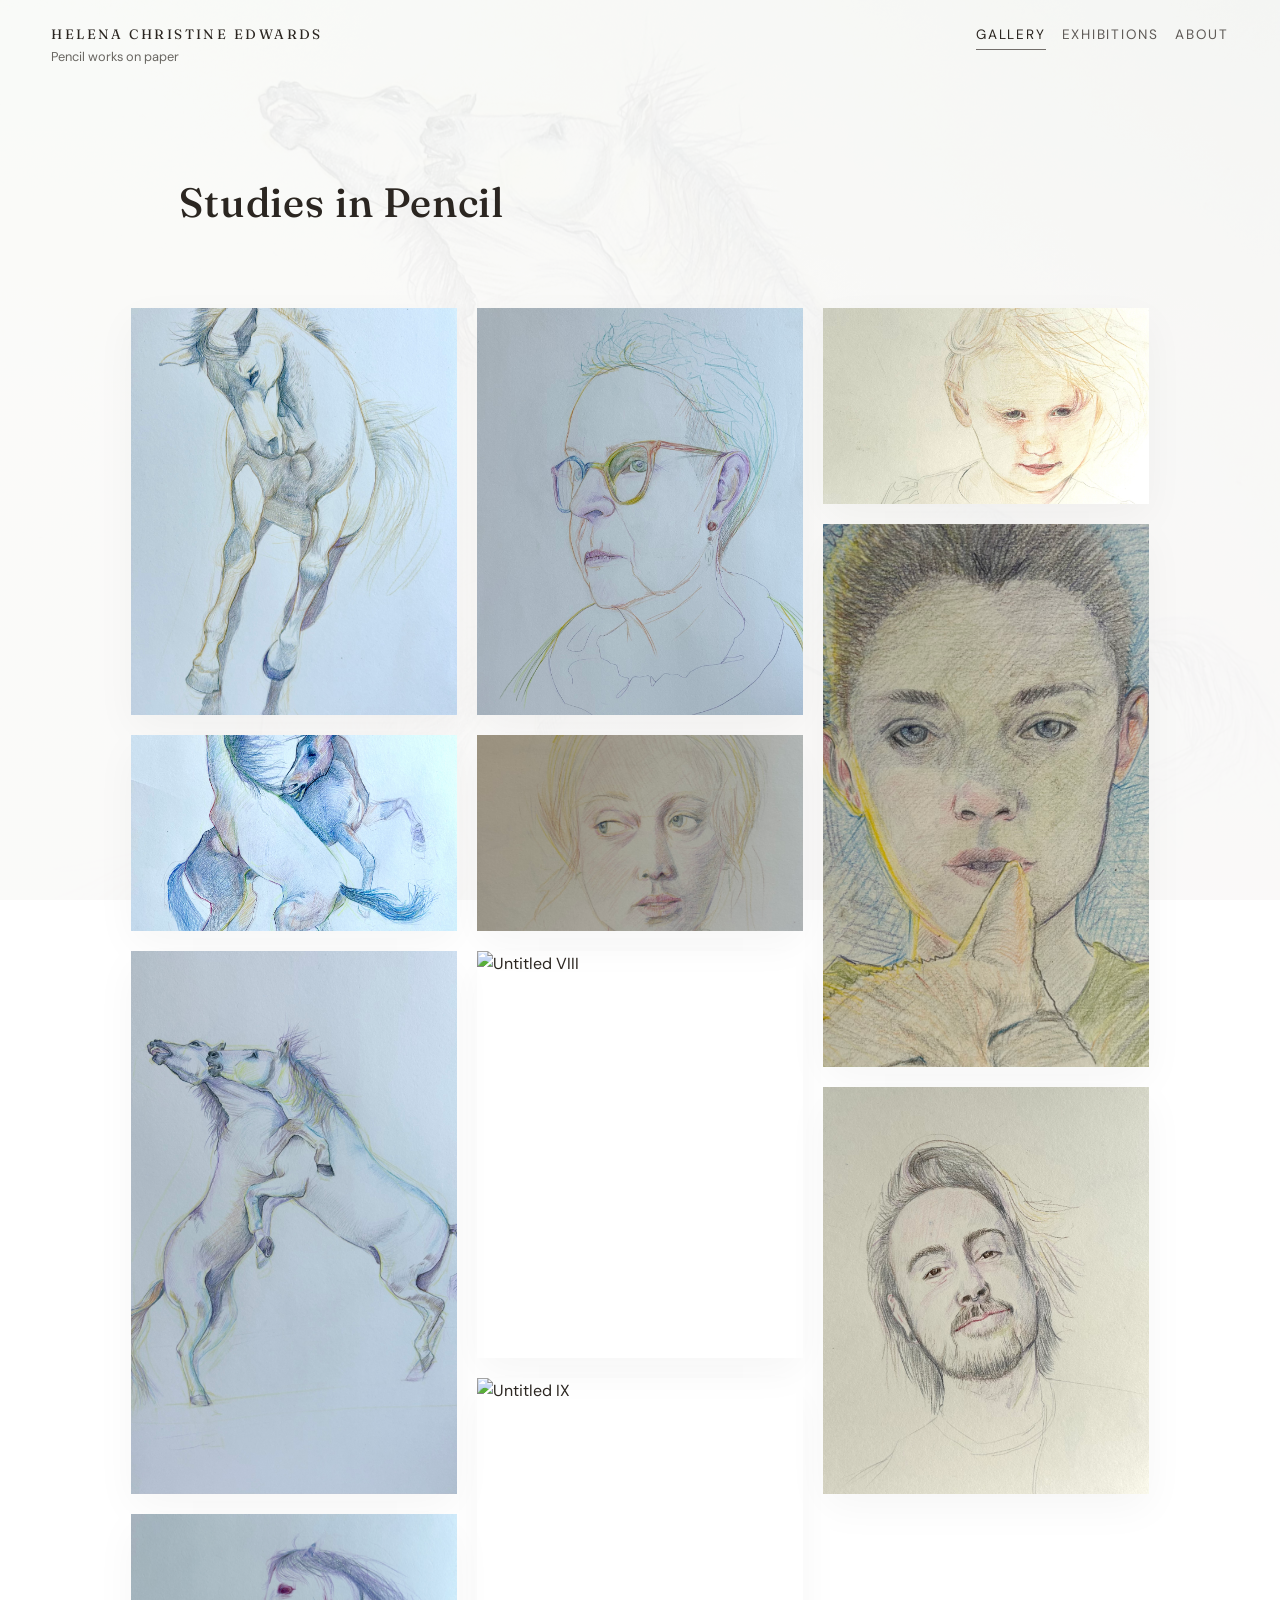
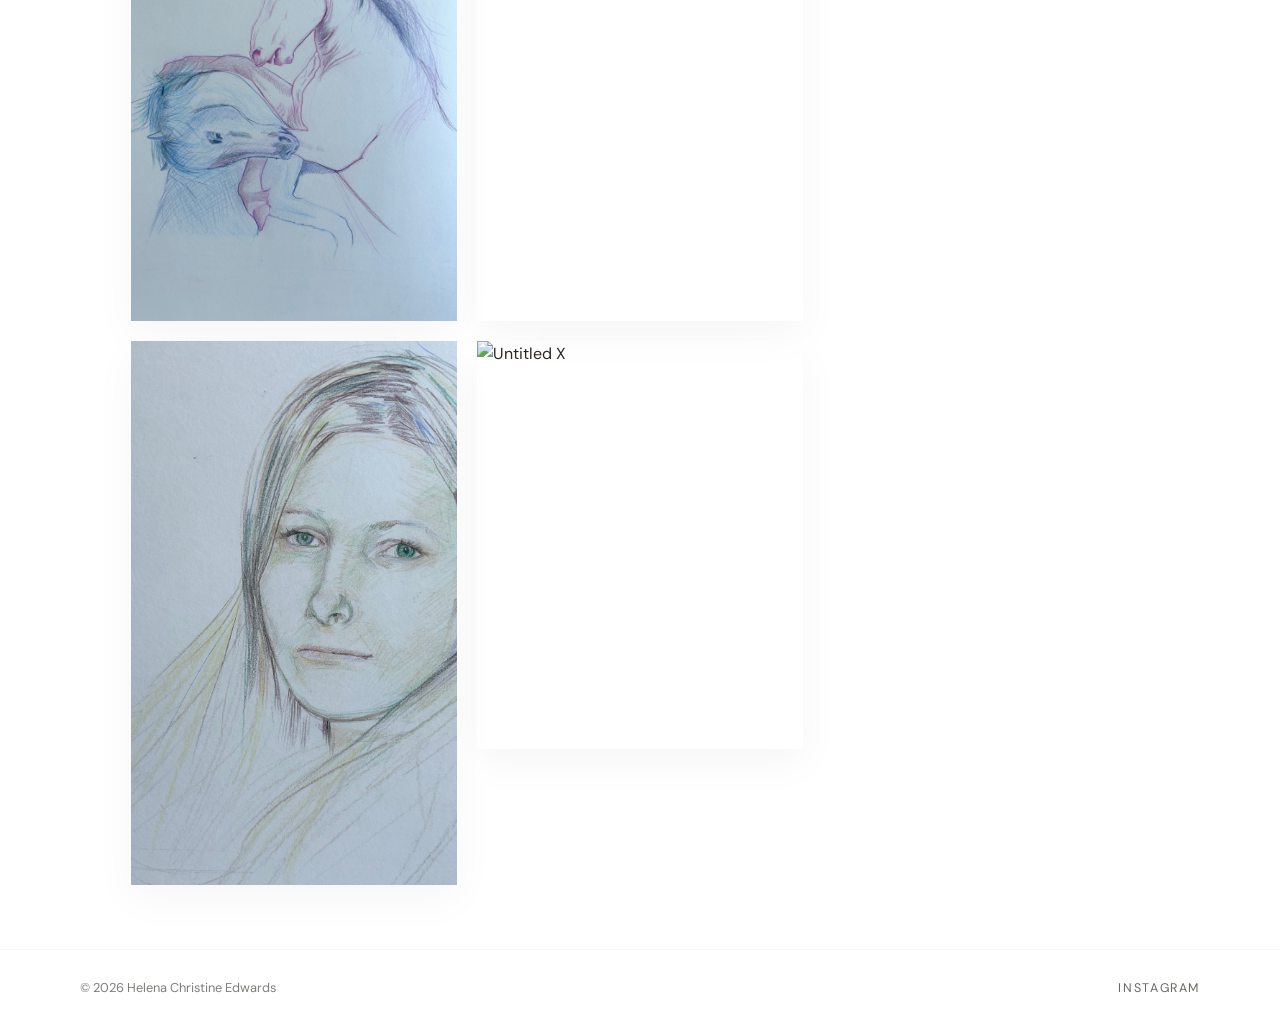
==== index.html @ 5021bd38 "initial commit: gallery, exhibitions, about pages" ====
<!DOCTYPE html>
<html lang="en">
  <head>
    <meta charset="UTF-8" />
    <meta name="viewport" content="width=device-width, initial-scale=1.0" />
    <title>Helena Christine Edwards — Gallery</title>
    <link rel="preconnect" href="https://fonts.googleapis.com" />
    <link rel="preconnect" href="https://fonts.gstatic.com" crossorigin />
    <link
      href="https://fonts.googleapis.com/css2?family=DM+Sans:wght@300;400;500&family=Fraunces:ital,opsz,wght@0,9..144,400;0,9..144,500;0,9..144,600;1,9..144,400&display=swap"
      rel="stylesheet"
    />
    <link rel="stylesheet" href="styles.css" />
  </head>
  <body>
    <header class="site-header">
      <div class="site-title-block">
        <a href="index.html" class="site-title">Helena Christine Edwards</a>
        <p class="site-subtitle">Pencil works on paper</p>
      </div>
      <nav class="nav">
        <a href="index.html" class="nav-link nav-link-active">Gallery</a>
        <a href="exhibitions.html" class="nav-link">Exhibitions</a>
        <a href="about.html" class="nav-link">About</a>
      </nav>
    </header>

    <main class="main">
      <section class="hero" aria-label="Featured artwork">
        <div class="hero-content">
          <h1 class="hero-title">Studies in Pencil</h1>
        </div>
      </section>

      <section class="gallery" aria-label="Artwork gallery">
        <div
          class="gallery-item"
          data-title="Untitled I"
          data-caption="Graphite on paper"
          data-full-src="img/IMG_E4828[1].JPG"
        >
          <img class="gallery-thumb" src="img/IMG_E4828[1].JPG" alt="Untitled I" loading="lazy" />
        </div>
        <div
          class="gallery-item wide"
          data-title="Untitled II"
          data-caption="Graphite on paper"
          data-full-src="img/IMG_E4829[1].JPG"
        >
          <img class="gallery-thumb" src="img/IMG_E4829[1].JPG" alt="Untitled II" loading="lazy" />
        </div>
        <div
          class="gallery-item tall"
          data-title="Untitled III"
          data-caption="Graphite on paper"
          data-full-src="img/IMG_E4830[1].JPG"
        >
          <img class="gallery-thumb" src="img/IMG_E4830[1].JPG" alt="Untitled III" loading="lazy" />
        </div>
        <div
          class="gallery-item"
          data-title="Untitled IV"
          data-caption="Graphite on paper"
          data-full-src="img/IMG_E4831[1].JPG"
        >
          <img class="gallery-thumb" src="img/IMG_E4831[1].JPG" alt="Untitled IV" loading="lazy" />
        </div>
        <div
          class="gallery-item tall"
          data-title="Untitled V"
          data-caption="Graphite on paper"
          data-full-src="img/IMG_E4833[1].JPG"
        >
          <img class="gallery-thumb" src="img/IMG_E4833[1].JPG" alt="Untitled V" loading="lazy" />
        </div>
        <div
          class="gallery-item"
          data-title="Untitled VI"
          data-caption="Graphite on paper"
          data-full-src="img/IMG_E4834[1].JPG"
        >
          <img class="gallery-thumb" src="img/IMG_E4834[1].JPG" alt="Untitled VI" loading="lazy" />
        </div>
        <div
          class="gallery-item wide"
          data-title="Untitled VII"
          data-caption="Graphite on paper"
          data-full-src="img/IMG_E4835[1].JPG"
        >
          <img class="gallery-thumb" src="img/IMG_E4835[1].JPG" alt="Untitled VII" loading="lazy" />
        </div>
        <div
          class="gallery-item"
          data-title="Untitled VIII"
          data-caption="Graphite on paper"
          data-full-src="img/IMG_E4836[1].JPG"
        >
          <img class="gallery-thumb" src="img/IMG_E4836[1].JPG" alt="Untitled VIII" loading="lazy" />
        </div>
        <div
          class="gallery-item tall"
          data-title="Untitled IX"
          data-caption="Graphite on paper"
          data-full-src="img/IMG_E4837[1].JPG"
        >
          <img class="gallery-thumb" src="img/IMG_E4837[1].JPG" alt="Untitled IX" loading="lazy" />
        </div>
        <div
          class="gallery-item"
          data-title="Untitled X"
          data-caption="Graphite on paper"
          data-full-src="img/IMG_E4838[1].JPG"
        >
          <img class="gallery-thumb" src="img/IMG_E4838[1].JPG" alt="Untitled X" loading="lazy" />
        </div>
        <div
          class="gallery-item wide"
          data-title="Untitled XI"
          data-caption="Graphite on paper"
          data-full-src="img/IMG_E4842[1].JPG"
        >
          <img class="gallery-thumb" src="img/IMG_E4842[1].JPG" alt="Untitled XI" loading="lazy" />
        </div>
        <div
          class="gallery-item tall"
          data-title="Untitled XII"
          data-caption="Graphite on paper"
          data-full-src="img/IMG_E4843[1].JPG"
        >
          <img class="gallery-thumb" src="img/IMG_E4843[1].JPG" alt="Untitled XII" loading="lazy" />
        </div>
        <div
          class="gallery-item"
          data-title="Untitled XIII"
          data-caption="Graphite on paper"
          data-full-src="img/IMG_E4844[1].JPG"
        >
          <img class="gallery-thumb" src="img/IMG_E4844[1].JPG" alt="Untitled XIII" loading="lazy" />
        </div>
      </section>
    </main>

    <div class="modal" id="lightbox" aria-hidden="true" role="dialog" aria-modal="true">
      <div class="modal-backdrop" data-lightbox-close></div>
      <div class="modal-inner">
        <button class="modal-close" type="button" aria-label="Close" data-lightbox-close>&times;</button>
        <div class="modal-image-wrapper">
          <img class="modal-image" id="lightbox-image" alt="" />
        </div>
        <div class="modal-meta">
          <h2 class="modal-title" id="lightbox-title">Title</h2>
          <p class="modal-caption" id="lightbox-caption">Caption</p>
        </div>
      </div>
    </div>

    <footer class="site-footer">
      <div class="site-footer-inner">
        <p class="site-footer-copy">&copy; <span id="year"></span> Helena Christine Edwards</p>
        <ul class="footer-socials">
          <li>
            <a href="https://instagram.com/" target="_blank" rel="noreferrer">Instagram</a>
          </li>
        </ul>
      </div>
    </footer>

    <script src="script.js"></script>
  </body>
  </html>
---- styles.css ----
*,
*::before,
*::after {
  box-sizing: border-box;
}

html,
body {
  margin: 0;
  padding: 0;
}

:root {
  /* Change this to pick a different full-page background image */
  --site-bg-image: url("img/bg.JPG");
}

body {
  font-family: "DM Sans", system-ui, -apple-system, BlinkMacSystemFont, "Helvetica Neue", Arial,
    sans-serif;
  /* background: radial-gradient(circle at 0% 0%, #f0f8f1 0%, #faf8f5 45%, #f4f8ef 100%); */
  position: relative;
  color: #2b2621;
  line-height: 1.6;
  -webkit-font-smoothing: antialiased;
}

body::before {
  content: "";
  position: fixed;
  inset: 0;
  z-index: 0;
  pointer-events: none;
  background-image:
    linear-gradient(
      180deg,
      rgba(240, 248, 241, 0.70) 0%,
      rgba(250, 248, 245, 0.82) 45%,
      rgba(250, 248, 245, 0.96) 100%
    ),
    var(--site-bg-image);
  background-size: cover;
  background-position: center 30%;
  filter: saturate(0.75) contrast(0.92) blur(0px);
  opacity: 0.32;
}

body > * {
  position: relative;
  z-index: 1;
}

a {
  color: inherit;
  text-decoration-thickness: 0.06em;
  text-underline-offset: 0.18em;
}

a:hover {
  text-decoration: underline;
}

.site-header {
  position: sticky;
  top: 0;
  z-index: 10;
  display: flex;
  align-items: baseline;
  justify-content: space-between;
  padding: 1.5rem 4vw 1.25rem;
}

.site-title-block {
  display: flex;
  flex-direction: column;
  gap: 0.1rem;
}

.site-title {
  font-family: "Fraunces", "Times New Roman", "Georgia", "Iowan Old Style", serif;
  letter-spacing: 0.18em;
  text-transform: uppercase;
  font-size: 0.85rem;
  text-decoration: none;
}

.site-subtitle {
  margin: 0;
  font-size: 0.8rem;
  color: rgba(43, 38, 33, 0.7);
}

.nav {
  display: flex;
  gap: 1rem;
  font-size: 0.85rem;
  text-transform: uppercase;
  letter-spacing: 0.13em;
}

.nav-link {
  text-decoration: none;
  padding-bottom: 0.2rem;
  border-bottom: 1px solid transparent;
  color: rgba(43, 38, 33, 0.75);
}

.nav-link-active {
  border-color: rgba(43, 38, 33, 0.65);
  color: #2b2621;
}

.main {
  padding: 2.5rem 4vw 4rem;
  max-width: 1120px;
  margin: 0 auto;
}

.hero {
  position: relative;
  overflow: hidden;
  margin: 0 0 2.25rem;
  padding: 3.25rem min(5vw, 3rem) 2.25rem;
}

.hero-content {
  position: relative;
  max-width: 720px;
}

.hero-kicker {
  margin: 0 0 0.35rem;
  font-size: 0.78rem;
  letter-spacing: 0.22em;
  text-transform: uppercase;
  color: rgba(43, 38, 33, 0.65);
}

.hero-title {
  margin: 0 0 0.65rem;
  font-family: "Fraunces", "Times New Roman", "Georgia", "Iowan Old Style", serif;
  font-size: clamp(1.6rem, 3.2vw, 2.6rem);
  font-weight: 500;
  letter-spacing: 0.02em;
  line-height: 1.12;
}

.hero-subtitle {
  margin: 0;
  max-width: 46ch;
  color: rgba(43, 38, 33, 0.72);
  font-size: 1rem;
}

.intro {
  max-width: 480px;
  font-size: 0.95rem;
  color: rgba(43, 38, 33, 0.8);
  margin-bottom: 2.5rem;
}

.gallery {
  column-count: 3;
  column-gap: 1.25rem;
}

.gallery-item {
  break-inside: avoid;
  margin-bottom: 1.25rem;
  cursor: pointer;
}

.gallery-thumb {
  width: 100%;
  box-shadow: 0 14px 40px rgba(0, 0, 0, 0.04);
  aspect-ratio: 4 / 5;
  display: block;
  object-fit: cover;
  object-position: center;
}

.gallery-item.wide .gallery-thumb {
  aspect-ratio: 5 / 3;
}

.gallery-item.tall .gallery-thumb {
  aspect-ratio: 3 / 5;
}

.pastel-1 {
  background: radial-gradient(circle at 0% 0%, #fce1e9, #f9f1e7 55%, #f2f7ff);
}

.pastel-2 {
  background: radial-gradient(circle at 100% 0%, #e2f6ff, #f5f2ff 58%, #ffe9f4);
}

.pastel-3 {
  background: radial-gradient(circle at 0% 100%, #e9f8f0, #f8f4ec 52%, #e0f1ff);
}

.pastel-4 {
  background: radial-gradient(circle at 20% 0%, #f8e5ff, #fef6e7 55%, #f0f7ff);
}

.pastel-5 {
  background: radial-gradient(circle at 80% 100%, #e8f4ff, #fff3ec 55%, #f9f0ff);
}

.pastel-6 {
  background: radial-gradient(circle at 50% 0%, #fdf0e1, #f1f8ff 55%, #f5ecff);
}

.pastel-7 {
  background: radial-gradient(circle at 10% 90%, #ecf8ff, #fff4ec 55%, #f7f0ff);
}

.pastel-8 {
  background: radial-gradient(circle at 90% 10%, #f9e5ff, #f7f5ed 55%, #e9f7ff);
}

.modal {
  position: fixed;
  inset: 0;
  display: none;
  align-items: center;
  justify-content: center;
  z-index: 20;
}

.modal.is-open {
  display: flex;
}

.modal-backdrop {
  position: absolute;
  inset: 0;
  background: rgba(20, 14, 8, 0.28);
  backdrop-filter: blur(10px);
}

.modal-inner {
  position: relative;
  max-width: 960px;
  width: min(90vw, 960px);
  margin: 2rem;
  background: rgba(250, 248, 245, 0.98);
  border-radius: 18px;
  box-shadow: 0 24px 80px rgba(0, 0, 0, 0.18);
  padding: 1.5rem 1.75rem 1.75rem;
  display: grid;
  grid-template-columns: minmax(0, 3fr) minmax(0, 2fr);
  gap: 1.75rem;
  z-index: 1;
}

.modal-close {
  position: absolute;
  top: 0.6rem;
  right: 0.9rem;
  border: none;
  background: none;
  font-size: 1.4rem;
  line-height: 1;
  cursor: pointer;
  color: rgba(43, 38, 33, 0.7);
}

.modal-image-wrapper {
  overflow: hidden;
}

.modal-image {
  width: 100%;
  aspect-ratio: 4 / 5;
  display: block;
  object-fit: contain;
  background: rgba(255, 255, 255, 0.5);
}

.modal-meta {
  font-size: 0.95rem;
  color: rgba(43, 38, 33, 0.85);
  align-self: center;
}

.modal-title {
  margin: 0 0 0.4rem;
  font-size: 1.05rem;
  font-weight: 500;
}

.modal-caption {
  margin: 0;
  color: rgba(43, 38, 33, 0.7);
}

.site-footer {
  padding: 1.75rem 4vw 2rem;
  border-top: 1px solid rgba(0, 0, 0, 0.04);
  font-size: 0.8rem;
  color: rgba(43, 38, 33, 0.6);
}

.site-footer-inner {
  display: flex;
  flex-wrap: wrap;
  justify-content: space-between;
  align-items: baseline;
  gap: 1rem 2rem;
  max-width: 1120px;
  margin: 0 auto;
}

.site-footer-copy {
  margin: 0;
}

.footer-socials {
  list-style: none;
  margin: 0;
  padding: 0;
  display: flex;
  gap: 1.25rem;
  text-transform: uppercase;
  letter-spacing: 0.13em;
  font-size: 0.78rem;
}

.footer-socials a {
  text-decoration: none;
  color: rgba(43, 38, 33, 0.7);
  padding-bottom: 0.15rem;
  border-bottom: 1px solid transparent;
}

.footer-socials a:hover {
  border-color: rgba(43, 38, 33, 0.5);
  color: #2b2621;
}

.main-about {
  max-width: 1040px;
}

.about-layout {
  display: grid;
  grid-template-columns: minmax(0, 1.1fr) minmax(0, 1.7fr);
  gap: 2rem;
  align-items: start;
  margin-bottom: 3rem;
}

.about-photo {
  position: sticky;
  top: 5.5rem;
}

.portrait-placeholder {
  width: 100%;
  aspect-ratio: 3 / 4;
  box-shadow: 0 18px 50px rgba(0, 0, 0, 0.06);
}

.about-text h1 {
  margin-top: 0;
  margin-bottom: 0.75rem;
  font-size: 1.4rem;
  letter-spacing: 0.04em;
  text-transform: uppercase;
}

.about-text p {
  margin-top: 0;
  margin-bottom: 0.8rem;
  color: rgba(43, 38, 33, 0.83);
}

.about-meta {
  margin-top: 1.2rem;
  font-size: 0.9rem;
}

.about-socials {
  margin-top: 1.8rem;
}

.about-socials h2 {
  margin: 0 0 0.6rem;
  font-size: 0.85rem;
  text-transform: uppercase;
  letter-spacing: 0.13em;
  color: rgba(43, 38, 33, 0.7);
}

.social-list {
  list-style: none;
  margin: 0;
  padding: 0;
  display: flex;
  flex-wrap: wrap;
  gap: 1.25rem;
  font-size: 0.9rem;
}

.inline-link {
  border-bottom: 1px solid rgba(43, 38, 33, 0.4);
  text-decoration: none;
  padding-bottom: 0.1rem;
}

.inline-link:hover {
  border-color: rgba(43, 38, 33, 0.8);
}

.main-exhibitions {
  max-width: 1040px;
}

.exhibitions-intro {
  margin-bottom: 2.5rem;
  max-width: 640px;
}

.exhibitions-intro h1 {
  margin: 0 0 0.6rem;
  font-family: "Fraunces", "Times New Roman", "Georgia", "Iowan Old Style", serif;
  font-size: clamp(1.6rem, 3vw, 2.2rem);
  font-weight: 500;
  letter-spacing: 0.02em;
}

.exhibitions-intro p {
  margin: 0;
  color: rgba(43, 38, 33, 0.78);
}

.exhibitions-columns {
  display: grid;
  grid-template-columns: repeat(auto-fit, minmax(240px, 1fr));
  gap: 2.5rem;
  margin-bottom: 3rem;
}

.exhibitions-columns h2 {
  margin-top: 0;
  margin-bottom: 0.85rem;
  font-size: 1rem;
  text-transform: uppercase;
  letter-spacing: 0.1em;
}

.exhibition-list {
  list-style: none;
  margin: 0;
  padding: 0;
  font-size: 0.9rem;
}

.exhibition-list li + li {
  margin-top: 0.75rem;
}

.exhibition-title {
  display: block;
}

.exhibition-meta {
  display: block;
  color: rgba(43, 38, 33, 0.65);
}

.contact {
  max-width: 520px;
}

.contact h2 {
  margin-top: 0;
  margin-bottom: 0.6rem;
  font-size: 1rem;
  text-transform: uppercase;
  letter-spacing: 0.1em;
}

.contact p {
  margin-top: 0;
  margin-bottom: 1.2rem;
  font-size: 0.95rem;
  color: rgba(43, 38, 33, 0.82);
}

.contact-form {
  display: flex;
  flex-direction: column;
  gap: 0.9rem;
}

.form-row {
  display: flex;
  flex-direction: column;
  gap: 0.3rem;
}

.form-row label {
  font-size: 0.8rem;
  text-transform: uppercase;
  letter-spacing: 0.12em;
  color: rgba(43, 38, 33, 0.7);
}

.form-row input,
.form-row textarea {
  border-radius: 999px;
  border: 1px solid rgba(43, 38, 33, 0.16);
  padding: 0.65rem 0.9rem;
  font: inherit;
  background: rgba(255, 255, 255, 0.8);
}

.form-row textarea {
  border-radius: 18px;
  resize: vertical;
}

.form-row input:focus,
.form-row textarea:focus {
  outline: none;
  border-color: rgba(43, 38, 33, 0.5);
  box-shadow: 0 0 0 1px rgba(43, 38, 33, 0.05);
}

.button-ghost {
  align-self: flex-start;
  border-radius: 999px;
  padding: 0.55rem 1.4rem;
  font-size: 0.85rem;
  text-transform: uppercase;
  letter-spacing: 0.18em;
  border: 1px solid rgba(43, 38, 33, 0.3);
  background: transparent;
  cursor: pointer;
}

.button-ghost:hover {
  background: rgba(43, 38, 33, 0.04);
}

@media (max-width: 900px) {
  .gallery {
    column-count: 2;
  }

  .modal-inner {
    grid-template-columns: minmax(0, 1fr);
  }

  .about-layout {
    grid-template-columns: minmax(0, 1fr);
  }

  .about-photo {
    position: static;
  }
}

@media (max-width: 640px) {
  .site-header {
    flex-direction: column;
    align-items: flex-start;
    gap: 0.8rem;
  }

  .nav {
    font-size: 0.8rem;
  }

  .gallery {
    column-count: 1;
  }

  .main {
    padding-inline: 5vw;
  }

  .hero {
    padding: 2.5rem 1.1rem 1.75rem;
  }

  .modal-inner {
    margin-inline: 1rem;
    padding-inline: 1.2rem;
  }
}
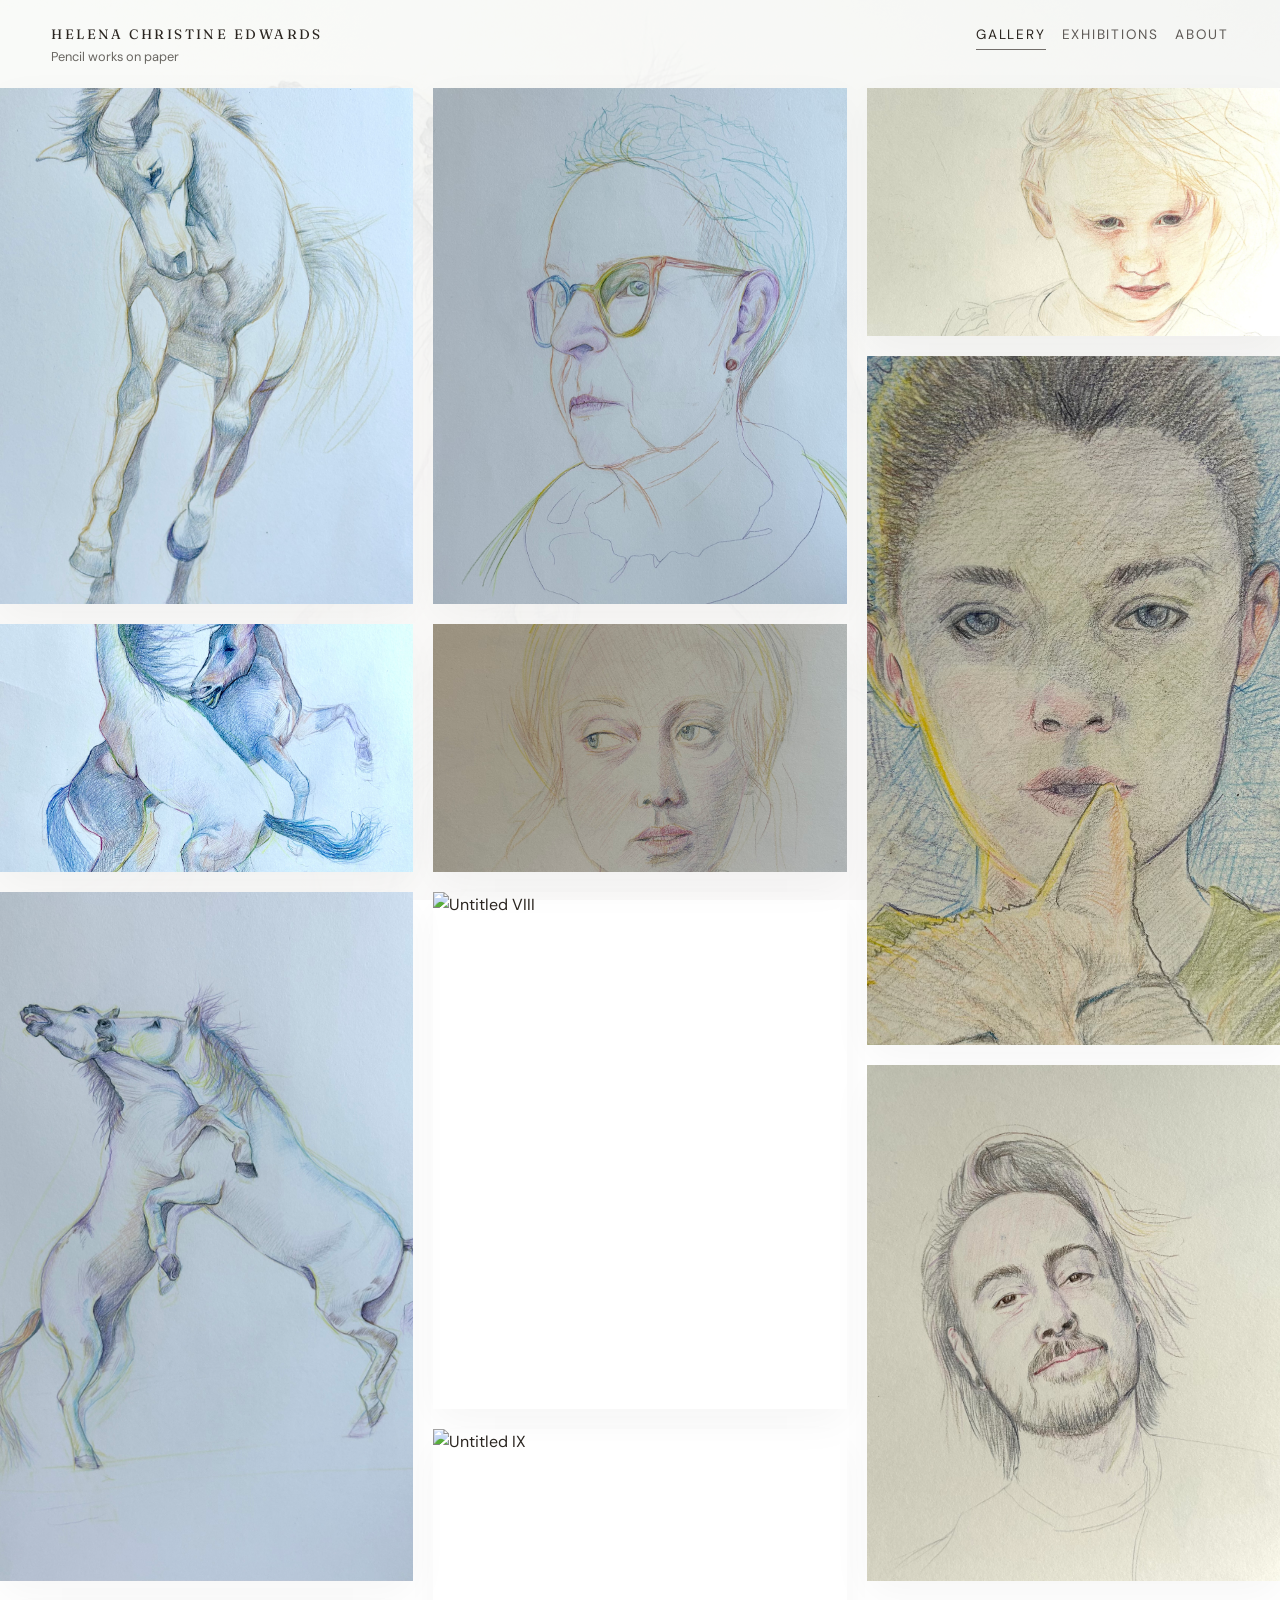
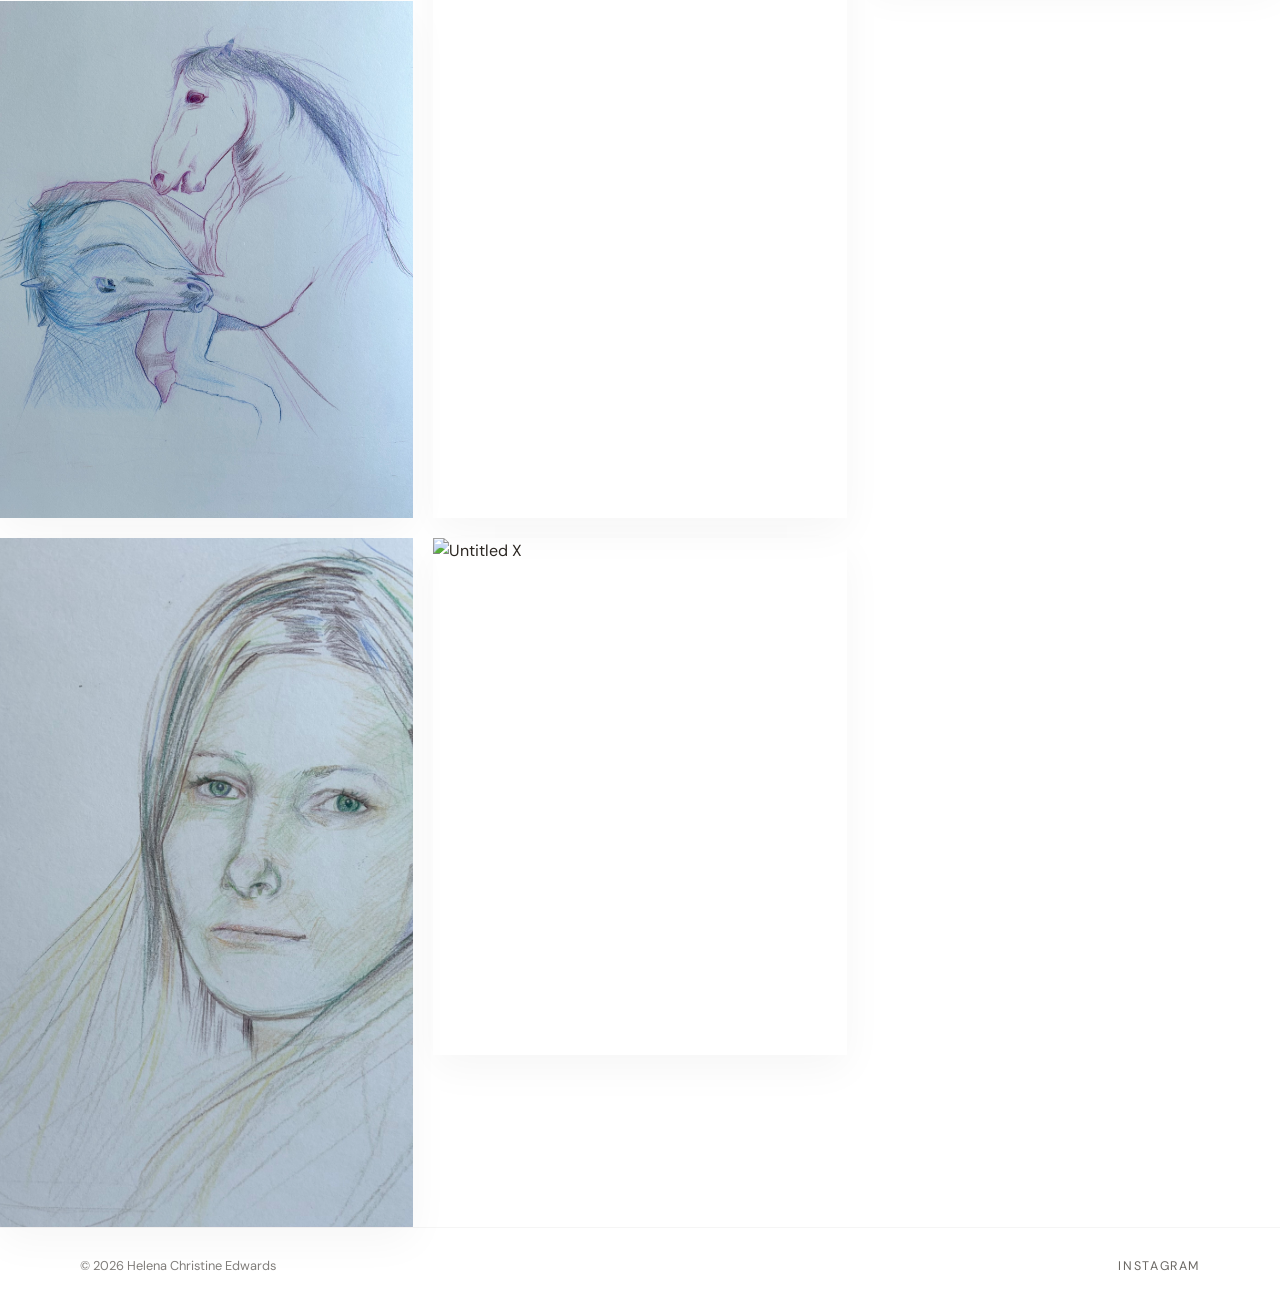
==== commit d65f6bd9: "removed max width of gallery Co-Authored-By: Claude Opus 4.7 <noreply@anthropic.com>" ====
--- a/index.html
+++ b/index.html
@@ -1,170 +1,253 @@
-<!DOCTYPE html>
+<!doctype html>
 <html lang="en">
-  <head>
-    <meta charset="UTF-8" />
-    <meta name="viewport" content="width=device-width, initial-scale=1.0" />
-    <title>Helena Christine Edwards — Gallery</title>
-    <link rel="preconnect" href="https://fonts.googleapis.com" />
-    <link rel="preconnect" href="https://fonts.gstatic.com" crossorigin />
-    <link
-      href="https://fonts.googleapis.com/css2?family=DM+Sans:wght@300;400;500&family=Fraunces:ital,opsz,wght@0,9..144,400;0,9..144,500;0,9..144,600;1,9..144,400&display=swap"
-      rel="stylesheet"
-    />
-    <link rel="stylesheet" href="styles.css" />
-  </head>
-  <body>
-    <header class="site-header">
-      <div class="site-title-block">
-        <a href="index.html" class="site-title">Helena Christine Edwards</a>
-        <p class="site-subtitle">Pencil works on paper</p>
-      </div>
-      <nav class="nav">
-        <a href="index.html" class="nav-link nav-link-active">Gallery</a>
-        <a href="exhibitions.html" class="nav-link">Exhibitions</a>
-        <a href="about.html" class="nav-link">About</a>
-      </nav>
-    </header>
-
-    <main class="main">
-      <section class="hero" aria-label="Featured artwork">
-        <div class="hero-content">
-          <h1 class="hero-title">Studies in Pencil</h1>
+    <head>
+        <meta charset="UTF-8" />
+        <meta name="viewport" content="width=device-width, initial-scale=1.0" />
+        <title>Helena Christine Edwards — Gallery</title>
+        <link rel="preconnect" href="https://fonts.googleapis.com" />
+        <link rel="preconnect" href="https://fonts.gstatic.com" crossorigin />
+        <link
+            href="https://fonts.googleapis.com/css2?family=DM+Sans:wght@300;400;500&family=Fraunces:ital,opsz,wght@0,9..144,400;0,9..144,500;0,9..144,600;1,9..144,400&display=swap"
+            rel="stylesheet"
+        />
+        <link rel="stylesheet" href="styles.css" />
+    </head>
+    <body>
+        <header class="site-header">
+            <div class="site-title-block">
+                <a href="index.html" class="site-title"
+                    >Helena Christine Edwards</a
+                >
+                <p class="site-subtitle">Pencil works on paper</p>
+            </div>
+            <nav class="nav">
+                <a href="index.html" class="nav-link nav-link-active"
+                    >Gallery</a
+                >
+                <a href="exhibitions.html" class="nav-link">Exhibitions</a>
+                <a href="about.html" class="nav-link">About</a>
+            </nav>
+        </header>
+
+        <main class="main">
+            <section class="gallery" aria-label="Artwork gallery">
+                <div
+                    class="gallery-item"
+                    data-title="Untitled I"
+                    data-caption="Graphite on paper"
+                    data-full-src="img/IMG_E4828[1].JPG"
+                >
+                    <img
+                        class="gallery-thumb"
+                        src="img/IMG_E4828[1].JPG"
+                        alt="Untitled I"
+                        loading="lazy"
+                    />
+                </div>
+                <div
+                    class="gallery-item wide"
+                    data-title="Untitled II"
+                    data-caption="Graphite on paper"
+                    data-full-src="img/IMG_E4829[1].JPG"
+                >
+                    <img
+                        class="gallery-thumb"
+                        src="img/IMG_E4829[1].JPG"
+                        alt="Untitled II"
+                        loading="lazy"
+                    />
+                </div>
+                <div
+                    class="gallery-item tall"
+                    data-title="Untitled III"
+                    data-caption="Graphite on paper"
+                    data-full-src="img/IMG_E4830[1].JPG"
+                >
+                    <img
+                        class="gallery-thumb"
+                        src="img/IMG_E4830[1].JPG"
+                        alt="Untitled III"
+                        loading="lazy"
+                    />
+                </div>
+                <div
+                    class="gallery-item"
+                    data-title="Untitled IV"
+                    data-caption="Graphite on paper"
+                    data-full-src="img/IMG_E4831[1].JPG"
+                >
+                    <img
+                        class="gallery-thumb"
+                        src="img/IMG_E4831[1].JPG"
+                        alt="Untitled IV"
+                        loading="lazy"
+                    />
+                </div>
+                <div
+                    class="gallery-item tall"
+                    data-title="Untitled V"
+                    data-caption="Graphite on paper"
+                    data-full-src="img/IMG_E4833[1].JPG"
+                >
+                    <img
+                        class="gallery-thumb"
+                        src="img/IMG_E4833[1].JPG"
+                        alt="Untitled V"
+                        loading="lazy"
+                    />
+                </div>
+                <div
+                    class="gallery-item"
+                    data-title="Untitled VI"
+                    data-caption="Graphite on paper"
+                    data-full-src="img/IMG_E4834[1].JPG"
+                >
+                    <img
+                        class="gallery-thumb"
+                        src="img/IMG_E4834[1].JPG"
+                        alt="Untitled VI"
+                        loading="lazy"
+                    />
+                </div>
+                <div
+                    class="gallery-item wide"
+                    data-title="Untitled VII"
+                    data-caption="Graphite on paper"
+                    data-full-src="img/IMG_E4835[1].JPG"
+                >
+                    <img
+                        class="gallery-thumb"
+                        src="img/IMG_E4835[1].JPG"
+                        alt="Untitled VII"
+                        loading="lazy"
+                    />
+                </div>
+                <div
+                    class="gallery-item"
+                    data-title="Untitled VIII"
+                    data-caption="Graphite on paper"
+                    data-full-src="img/IMG_E4836[1].JPG"
+                >
+                    <img
+                        class="gallery-thumb"
+                        src="img/IMG_E4836[1].JPG"
+                        alt="Untitled VIII"
+                        loading="lazy"
+                    />
+                </div>
+                <div
+                    class="gallery-item tall"
+                    data-title="Untitled IX"
+                    data-caption="Graphite on paper"
+                    data-full-src="img/IMG_E4837[1].JPG"
+                >
+                    <img
+                        class="gallery-thumb"
+                        src="img/IMG_E4837[1].JPG"
+                        alt="Untitled IX"
+                        loading="lazy"
+                    />
+                </div>
+                <div
+                    class="gallery-item"
+                    data-title="Untitled X"
+                    data-caption="Graphite on paper"
+                    data-full-src="img/IMG_E4838[1].JPG"
+                >
+                    <img
+                        class="gallery-thumb"
+                        src="img/IMG_E4838[1].JPG"
+                        alt="Untitled X"
+                        loading="lazy"
+                    />
+                </div>
+                <div
+                    class="gallery-item wide"
+                    data-title="Untitled XI"
+                    data-caption="Graphite on paper"
+                    data-full-src="img/IMG_E4842[1].JPG"
+                >
+                    <img
+                        class="gallery-thumb"
+                        src="img/IMG_E4842[1].JPG"
+                        alt="Untitled XI"
+                        loading="lazy"
+                    />
+                </div>
+                <div
+                    class="gallery-item tall"
+                    data-title="Untitled XII"
+                    data-caption="Graphite on paper"
+                    data-full-src="img/IMG_E4843[1].JPG"
+                >
+                    <img
+                        class="gallery-thumb"
+                        src="img/IMG_E4843[1].JPG"
+                        alt="Untitled XII"
+                        loading="lazy"
+                    />
+                </div>
+                <div
+                    class="gallery-item"
+                    data-title="Untitled XIII"
+                    data-caption="Graphite on paper"
+                    data-full-src="img/IMG_E4844[1].JPG"
+                >
+                    <img
+                        class="gallery-thumb"
+                        src="img/IMG_E4844[1].JPG"
+                        alt="Untitled XIII"
+                        loading="lazy"
+                    />
+                </div>
+            </section>
+        </main>
+
+        <div
+            class="modal"
+            id="lightbox"
+            aria-hidden="true"
+            role="dialog"
+            aria-modal="true"
+        >
+            <div class="modal-backdrop" data-lightbox-close></div>
+            <div class="modal-inner">
+                <button
+                    class="modal-close"
+                    type="button"
+                    aria-label="Close"
+                    data-lightbox-close
+                >
+                    &times;
+                </button>
+                <div class="modal-image-wrapper">
+                    <img class="modal-image" id="lightbox-image" alt="" />
+                </div>
+                <div class="modal-meta">
+                    <h2 class="modal-title" id="lightbox-title">Title</h2>
+                    <p class="modal-caption" id="lightbox-caption">Caption</p>
+                </div>
+            </div>
         </div>
-      </section>
-
-      <section class="gallery" aria-label="Artwork gallery">
-        <div
-          class="gallery-item"
-          data-title="Untitled I"
-          data-caption="Graphite on paper"
-          data-full-src="img/IMG_E4828[1].JPG"
-        >
-          <img class="gallery-thumb" src="img/IMG_E4828[1].JPG" alt="Untitled I" loading="lazy" />
-        </div>
-        <div
-          class="gallery-item wide"
-          data-title="Untitled II"
-          data-caption="Graphite on paper"
-          data-full-src="img/IMG_E4829[1].JPG"
-        >
-          <img class="gallery-thumb" src="img/IMG_E4829[1].JPG" alt="Untitled II" loading="lazy" />
-        </div>
-        <div
-          class="gallery-item tall"
-          data-title="Untitled III"
-          data-caption="Graphite on paper"
-          data-full-src="img/IMG_E4830[1].JPG"
-        >
-          <img class="gallery-thumb" src="img/IMG_E4830[1].JPG" alt="Untitled III" loading="lazy" />
-        </div>
-        <div
-          class="gallery-item"
-          data-title="Untitled IV"
-          data-caption="Graphite on paper"
-          data-full-src="img/IMG_E4831[1].JPG"
-        >
-          <img class="gallery-thumb" src="img/IMG_E4831[1].JPG" alt="Untitled IV" loading="lazy" />
-        </div>
-        <div
-          class="gallery-item tall"
-          data-title="Untitled V"
-          data-caption="Graphite on paper"
-          data-full-src="img/IMG_E4833[1].JPG"
-        >
-          <img class="gallery-thumb" src="img/IMG_E4833[1].JPG" alt="Untitled V" loading="lazy" />
-        </div>
-        <div
-          class="gallery-item"
-          data-title="Untitled VI"
-          data-caption="Graphite on paper"
-          data-full-src="img/IMG_E4834[1].JPG"
-        >
-          <img class="gallery-thumb" src="img/IMG_E4834[1].JPG" alt="Untitled VI" loading="lazy" />
-        </div>
-        <div
-          class="gallery-item wide"
-          data-title="Untitled VII"
-          data-caption="Graphite on paper"
-          data-full-src="img/IMG_E4835[1].JPG"
-        >
-          <img class="gallery-thumb" src="img/IMG_E4835[1].JPG" alt="Untitled VII" loading="lazy" />
-        </div>
-        <div
-          class="gallery-item"
-          data-title="Untitled VIII"
-          data-caption="Graphite on paper"
-          data-full-src="img/IMG_E4836[1].JPG"
-        >
-          <img class="gallery-thumb" src="img/IMG_E4836[1].JPG" alt="Untitled VIII" loading="lazy" />
-        </div>
-        <div
-          class="gallery-item tall"
-          data-title="Untitled IX"
-          data-caption="Graphite on paper"
-          data-full-src="img/IMG_E4837[1].JPG"
-        >
-          <img class="gallery-thumb" src="img/IMG_E4837[1].JPG" alt="Untitled IX" loading="lazy" />
-        </div>
-        <div
-          class="gallery-item"
-          data-title="Untitled X"
-          data-caption="Graphite on paper"
-          data-full-src="img/IMG_E4838[1].JPG"
-        >
-          <img class="gallery-thumb" src="img/IMG_E4838[1].JPG" alt="Untitled X" loading="lazy" />
-        </div>
-        <div
-          class="gallery-item wide"
-          data-title="Untitled XI"
-          data-caption="Graphite on paper"
-          data-full-src="img/IMG_E4842[1].JPG"
-        >
-          <img class="gallery-thumb" src="img/IMG_E4842[1].JPG" alt="Untitled XI" loading="lazy" />
-        </div>
-        <div
-          class="gallery-item tall"
-          data-title="Untitled XII"
-          data-caption="Graphite on paper"
-          data-full-src="img/IMG_E4843[1].JPG"
-        >
-          <img class="gallery-thumb" src="img/IMG_E4843[1].JPG" alt="Untitled XII" loading="lazy" />
-        </div>
-        <div
-          class="gallery-item"
-          data-title="Untitled XIII"
-          data-caption="Graphite on paper"
-          data-full-src="img/IMG_E4844[1].JPG"
-        >
-          <img class="gallery-thumb" src="img/IMG_E4844[1].JPG" alt="Untitled XIII" loading="lazy" />
-        </div>
-      </section>
-    </main>
-
-    <div class="modal" id="lightbox" aria-hidden="true" role="dialog" aria-modal="true">
-      <div class="modal-backdrop" data-lightbox-close></div>
-      <div class="modal-inner">
-        <button class="modal-close" type="button" aria-label="Close" data-lightbox-close>&times;</button>
-        <div class="modal-image-wrapper">
-          <img class="modal-image" id="lightbox-image" alt="" />
-        </div>
-        <div class="modal-meta">
-          <h2 class="modal-title" id="lightbox-title">Title</h2>
-          <p class="modal-caption" id="lightbox-caption">Caption</p>
-        </div>
-      </div>
-    </div>
-
-    <footer class="site-footer">
-      <div class="site-footer-inner">
-        <p class="site-footer-copy">&copy; <span id="year"></span> Helena Christine Edwards</p>
-        <ul class="footer-socials">
-          <li>
-            <a href="https://instagram.com/" target="_blank" rel="noreferrer">Instagram</a>
-          </li>
-        </ul>
-      </div>
-    </footer>
-
-    <script src="script.js"></script>
-  </body>
-  </html>
+
+        <footer class="site-footer">
+            <div class="site-footer-inner">
+                <p class="site-footer-copy">
+                    &copy; <span id="year"></span> Helena Christine Edwards
+                </p>
+                <ul class="footer-socials">
+                    <li>
+                        <a
+                            href="https://instagram.com/"
+                            target="_blank"
+                            rel="noreferrer"
+                            >Instagram</a
+                        >
+                    </li>
+                </ul>
+            </div>
+        </footer>
+
+        <script src="script.js"></script>
+    </body>
+</html>
--- a/styles.css
+++ b/styles.css
@@ -1,594 +1,598 @@
 *,
 *::before,
 *::after {
-  box-sizing: border-box;
+    box-sizing: border-box;
 }
 
 html,
 body {
-  margin: 0;
-  padding: 0;
+    margin: 0;
+    padding: 0;
 }
 
 :root {
-  /* Change this to pick a different full-page background image */
-  --site-bg-image: url("img/bg.JPG");
+    /* Change this to pick a different full-page background image */
+    --site-bg-image: url("img/bg.JPG");
 }
 
 body {
-  font-family: "DM Sans", system-ui, -apple-system, BlinkMacSystemFont, "Helvetica Neue", Arial,
-    sans-serif;
-  /* background: radial-gradient(circle at 0% 0%, #f0f8f1 0%, #faf8f5 45%, #f4f8ef 100%); */
-  position: relative;
-  color: #2b2621;
-  line-height: 1.6;
-  -webkit-font-smoothing: antialiased;
+    font-family:
+        "DM Sans",
+        system-ui,
+        -apple-system,
+        BlinkMacSystemFont,
+        "Helvetica Neue",
+        Arial,
+        sans-serif;
+    /* background: radial-gradient(circle at 0% 0%, #f0f8f1 0%, #faf8f5 45%, #f4f8ef 100%); */
+    position: relative;
+    color: #2b2621;
+    line-height: 1.6;
+    -webkit-font-smoothing: antialiased;
 }
 
 body::before {
-  content: "";
-  position: fixed;
-  inset: 0;
-  z-index: 0;
-  pointer-events: none;
-  background-image:
-    linear-gradient(
-      180deg,
-      rgba(240, 248, 241, 0.70) 0%,
-      rgba(250, 248, 245, 0.82) 45%,
-      rgba(250, 248, 245, 0.96) 100%
-    ),
-    var(--site-bg-image);
-  background-size: cover;
-  background-position: center 30%;
-  filter: saturate(0.75) contrast(0.92) blur(0px);
-  opacity: 0.32;
+    content: "";
+    position: fixed;
+    inset: 0;
+    z-index: 0;
+    pointer-events: none;
+    background-image:
+        linear-gradient(
+            180deg,
+            rgba(240, 248, 241, 0.7) 0%,
+            rgba(250, 248, 245, 0.82) 45%,
+            rgba(250, 248, 245, 0.96) 100%
+        ),
+        var(--site-bg-image);
+    background-size: cover;
+    background-position: center 30%;
+    filter: saturate(0.75) contrast(0.92) blur(0px);
+    opacity: 0.32;
 }
 
 body > * {
-  position: relative;
-  z-index: 1;
+    position: relative;
+    z-index: 1;
 }
 
 a {
-  color: inherit;
-  text-decoration-thickness: 0.06em;
-  text-underline-offset: 0.18em;
+    color: inherit;
+    text-decoration-thickness: 0.06em;
+    text-underline-offset: 0.18em;
 }
 
 a:hover {
-  text-decoration: underline;
+    text-decoration: underline;
 }
 
 .site-header {
-  position: sticky;
-  top: 0;
-  z-index: 10;
-  display: flex;
-  align-items: baseline;
-  justify-content: space-between;
-  padding: 1.5rem 4vw 1.25rem;
+    position: sticky;
+    top: 0;
+    z-index: 10;
+    display: flex;
+    align-items: baseline;
+    justify-content: space-between;
+    padding: 1.5rem 4vw 1.25rem;
 }
 
 .site-title-block {
-  display: flex;
-  flex-direction: column;
-  gap: 0.1rem;
+    display: flex;
+    flex-direction: column;
+    gap: 0.1rem;
 }
 
 .site-title {
-  font-family: "Fraunces", "Times New Roman", "Georgia", "Iowan Old Style", serif;
-  letter-spacing: 0.18em;
-  text-transform: uppercase;
-  font-size: 0.85rem;
-  text-decoration: none;
+    font-family:
+        "Fraunces", "Times New Roman", "Georgia", "Iowan Old Style", serif;
+    letter-spacing: 0.18em;
+    text-transform: uppercase;
+    font-size: 0.85rem;
+    text-decoration: none;
 }
 
 .site-subtitle {
-  margin: 0;
-  font-size: 0.8rem;
-  color: rgba(43, 38, 33, 0.7);
+    margin: 0;
+    font-size: 0.8rem;
+    color: rgba(43, 38, 33, 0.7);
 }
 
 .nav {
-  display: flex;
-  gap: 1rem;
-  font-size: 0.85rem;
-  text-transform: uppercase;
-  letter-spacing: 0.13em;
+    display: flex;
+    gap: 1rem;
+    font-size: 0.85rem;
+    text-transform: uppercase;
+    letter-spacing: 0.13em;
 }
 
 .nav-link {
-  text-decoration: none;
-  padding-bottom: 0.2rem;
-  border-bottom: 1px solid transparent;
-  color: rgba(43, 38, 33, 0.75);
+    text-decoration: none;
+    padding-bottom: 0.2rem;
+    border-bottom: 1px solid transparent;
+    color: rgba(43, 38, 33, 0.75);
 }
 
 .nav-link-active {
-  border-color: rgba(43, 38, 33, 0.65);
-  color: #2b2621;
+    border-color: rgba(43, 38, 33, 0.65);
+    color: #2b2621;
 }
 
 .main {
-  padding: 2.5rem 4vw 4rem;
-  max-width: 1120px;
-  margin: 0 auto;
-}
-
-.hero {
-  position: relative;
-  overflow: hidden;
-  margin: 0 0 2.25rem;
-  padding: 3.25rem min(5vw, 3rem) 2.25rem;
-}
-
-.hero-content {
-  position: relative;
-  max-width: 720px;
-}
-
-.hero-kicker {
-  margin: 0 0 0.35rem;
-  font-size: 0.78rem;
-  letter-spacing: 0.22em;
-  text-transform: uppercase;
-  color: rgba(43, 38, 33, 0.65);
-}
-
-.hero-title {
-  margin: 0 0 0.65rem;
-  font-family: "Fraunces", "Times New Roman", "Georgia", "Iowan Old Style", serif;
-  font-size: clamp(1.6rem, 3.2vw, 2.6rem);
-  font-weight: 500;
-  letter-spacing: 0.02em;
-  line-height: 1.12;
-}
-
-.hero-subtitle {
-  margin: 0;
-  max-width: 46ch;
-  color: rgba(43, 38, 33, 0.72);
-  font-size: 1rem;
+    margin: 0 auto;
 }
 
 .intro {
-  max-width: 480px;
-  font-size: 0.95rem;
-  color: rgba(43, 38, 33, 0.8);
-  margin-bottom: 2.5rem;
+    max-width: 480px;
+    font-size: 0.95rem;
+    color: rgba(43, 38, 33, 0.8);
+    margin-bottom: 2.5rem;
 }
 
 .gallery {
-  column-count: 3;
-  column-gap: 1.25rem;
+    column-count: 3;
+    column-gap: 1.25rem;
 }
 
 .gallery-item {
-  break-inside: avoid;
-  margin-bottom: 1.25rem;
-  cursor: pointer;
+    break-inside: avoid;
+    margin-bottom: 1.25rem;
+    cursor: pointer;
 }
 
 .gallery-thumb {
-  width: 100%;
-  box-shadow: 0 14px 40px rgba(0, 0, 0, 0.04);
-  aspect-ratio: 4 / 5;
-  display: block;
-  object-fit: cover;
-  object-position: center;
+    width: 100%;
+    box-shadow: 0 14px 40px rgba(0, 0, 0, 0.04);
+    aspect-ratio: 4 / 5;
+    display: block;
+    object-fit: cover;
+    object-position: center;
 }
 
 .gallery-item.wide .gallery-thumb {
-  aspect-ratio: 5 / 3;
+    aspect-ratio: 5 / 3;
 }
 
 .gallery-item.tall .gallery-thumb {
-  aspect-ratio: 3 / 5;
+    aspect-ratio: 3 / 5;
 }
 
 .pastel-1 {
-  background: radial-gradient(circle at 0% 0%, #fce1e9, #f9f1e7 55%, #f2f7ff);
+    background: radial-gradient(circle at 0% 0%, #fce1e9, #f9f1e7 55%, #f2f7ff);
 }
 
 .pastel-2 {
-  background: radial-gradient(circle at 100% 0%, #e2f6ff, #f5f2ff 58%, #ffe9f4);
+    background: radial-gradient(
+        circle at 100% 0%,
+        #e2f6ff,
+        #f5f2ff 58%,
+        #ffe9f4
+    );
 }
 
 .pastel-3 {
-  background: radial-gradient(circle at 0% 100%, #e9f8f0, #f8f4ec 52%, #e0f1ff);
+    background: radial-gradient(
+        circle at 0% 100%,
+        #e9f8f0,
+        #f8f4ec 52%,
+        #e0f1ff
+    );
 }
 
 .pastel-4 {
-  background: radial-gradient(circle at 20% 0%, #f8e5ff, #fef6e7 55%, #f0f7ff);
+    background: radial-gradient(
+        circle at 20% 0%,
+        #f8e5ff,
+        #fef6e7 55%,
+        #f0f7ff
+    );
 }
 
 .pastel-5 {
-  background: radial-gradient(circle at 80% 100%, #e8f4ff, #fff3ec 55%, #f9f0ff);
+    background: radial-gradient(
+        circle at 80% 100%,
+        #e8f4ff,
+        #fff3ec 55%,
+        #f9f0ff
+    );
 }
 
 .pastel-6 {
-  background: radial-gradient(circle at 50% 0%, #fdf0e1, #f1f8ff 55%, #f5ecff);
+    background: radial-gradient(
+        circle at 50% 0%,
+        #fdf0e1,
+        #f1f8ff 55%,
+        #f5ecff
+    );
 }
 
 .pastel-7 {
-  background: radial-gradient(circle at 10% 90%, #ecf8ff, #fff4ec 55%, #f7f0ff);
+    background: radial-gradient(
+        circle at 10% 90%,
+        #ecf8ff,
+        #fff4ec 55%,
+        #f7f0ff
+    );
 }
 
 .pastel-8 {
-  background: radial-gradient(circle at 90% 10%, #f9e5ff, #f7f5ed 55%, #e9f7ff);
+    background: radial-gradient(
+        circle at 90% 10%,
+        #f9e5ff,
+        #f7f5ed 55%,
+        #e9f7ff
+    );
 }
 
 .modal {
-  position: fixed;
-  inset: 0;
-  display: none;
-  align-items: center;
-  justify-content: center;
-  z-index: 20;
+    position: fixed;
+    inset: 0;
+    display: none;
+    align-items: center;
+    justify-content: center;
+    z-index: 20;
 }
 
 .modal.is-open {
-  display: flex;
+    display: flex;
 }
 
 .modal-backdrop {
-  position: absolute;
-  inset: 0;
-  background: rgba(20, 14, 8, 0.28);
-  backdrop-filter: blur(10px);
+    position: absolute;
+    inset: 0;
+    background: rgba(20, 14, 8, 0.28);
+    backdrop-filter: blur(10px);
 }
 
 .modal-inner {
-  position: relative;
-  max-width: 960px;
-  width: min(90vw, 960px);
-  margin: 2rem;
-  background: rgba(250, 248, 245, 0.98);
-  border-radius: 18px;
-  box-shadow: 0 24px 80px rgba(0, 0, 0, 0.18);
-  padding: 1.5rem 1.75rem 1.75rem;
-  display: grid;
-  grid-template-columns: minmax(0, 3fr) minmax(0, 2fr);
-  gap: 1.75rem;
-  z-index: 1;
+    position: relative;
+    max-width: 960px;
+    width: min(90vw, 960px);
+    margin: 2rem;
+    background: rgba(250, 248, 245, 0.98);
+    border-radius: 18px;
+    box-shadow: 0 24px 80px rgba(0, 0, 0, 0.18);
+    padding: 1.5rem 1.75rem 1.75rem;
+    display: grid;
+    grid-template-columns: minmax(0, 3fr) minmax(0, 2fr);
+    gap: 1.75rem;
+    z-index: 1;
 }
 
 .modal-close {
-  position: absolute;
-  top: 0.6rem;
-  right: 0.9rem;
-  border: none;
-  background: none;
-  font-size: 1.4rem;
-  line-height: 1;
-  cursor: pointer;
-  color: rgba(43, 38, 33, 0.7);
+    position: absolute;
+    top: 0.6rem;
+    right: 0.9rem;
+    border: none;
+    background: none;
+    font-size: 1.4rem;
+    line-height: 1;
+    cursor: pointer;
+    color: rgba(43, 38, 33, 0.7);
 }
 
 .modal-image-wrapper {
-  overflow: hidden;
+    overflow: hidden;
 }
 
 .modal-image {
-  width: 100%;
-  aspect-ratio: 4 / 5;
-  display: block;
-  object-fit: contain;
-  background: rgba(255, 255, 255, 0.5);
+    width: 100%;
+    aspect-ratio: 4 / 5;
+    display: block;
+    object-fit: contain;
+    background: rgba(255, 255, 255, 0.5);
 }
 
 .modal-meta {
-  font-size: 0.95rem;
-  color: rgba(43, 38, 33, 0.85);
-  align-self: center;
+    font-size: 0.95rem;
+    color: rgba(43, 38, 33, 0.85);
+    align-self: center;
 }
 
 .modal-title {
-  margin: 0 0 0.4rem;
-  font-size: 1.05rem;
-  font-weight: 500;
+    margin: 0 0 0.4rem;
+    font-size: 1.05rem;
+    font-weight: 500;
 }
 
 .modal-caption {
-  margin: 0;
-  color: rgba(43, 38, 33, 0.7);
+    margin: 0;
+    color: rgba(43, 38, 33, 0.7);
 }
 
 .site-footer {
-  padding: 1.75rem 4vw 2rem;
-  border-top: 1px solid rgba(0, 0, 0, 0.04);
-  font-size: 0.8rem;
-  color: rgba(43, 38, 33, 0.6);
+    padding: 1.75rem 4vw 2rem;
+    border-top: 1px solid rgba(0, 0, 0, 0.04);
+    font-size: 0.8rem;
+    color: rgba(43, 38, 33, 0.6);
 }
 
 .site-footer-inner {
-  display: flex;
-  flex-wrap: wrap;
-  justify-content: space-between;
-  align-items: baseline;
-  gap: 1rem 2rem;
-  max-width: 1120px;
-  margin: 0 auto;
+    display: flex;
+    flex-wrap: wrap;
+    justify-content: space-between;
+    align-items: baseline;
+    gap: 1rem 2rem;
+    max-width: 1120px;
+    margin: 0 auto;
 }
 
 .site-footer-copy {
-  margin: 0;
+    margin: 0;
 }
 
 .footer-socials {
-  list-style: none;
-  margin: 0;
-  padding: 0;
-  display: flex;
-  gap: 1.25rem;
-  text-transform: uppercase;
-  letter-spacing: 0.13em;
-  font-size: 0.78rem;
+    list-style: none;
+    margin: 0;
+    padding: 0;
+    display: flex;
+    gap: 1.25rem;
+    text-transform: uppercase;
+    letter-spacing: 0.13em;
+    font-size: 0.78rem;
 }
 
 .footer-socials a {
-  text-decoration: none;
-  color: rgba(43, 38, 33, 0.7);
-  padding-bottom: 0.15rem;
-  border-bottom: 1px solid transparent;
+    text-decoration: none;
+    color: rgba(43, 38, 33, 0.7);
+    padding-bottom: 0.15rem;
+    border-bottom: 1px solid transparent;
 }
 
 .footer-socials a:hover {
-  border-color: rgba(43, 38, 33, 0.5);
-  color: #2b2621;
+    border-color: rgba(43, 38, 33, 0.5);
+    color: #2b2621;
 }
 
 .main-about {
-  max-width: 1040px;
+    max-width: 1040px;
 }
 
 .about-layout {
-  display: grid;
-  grid-template-columns: minmax(0, 1.1fr) minmax(0, 1.7fr);
-  gap: 2rem;
-  align-items: start;
-  margin-bottom: 3rem;
+    display: grid;
+    grid-template-columns: minmax(0, 1.1fr) minmax(0, 1.7fr);
+    gap: 2rem;
+    align-items: start;
+    margin-bottom: 3rem;
 }
 
 .about-photo {
-  position: sticky;
-  top: 5.5rem;
+    position: sticky;
+    top: 5.5rem;
 }
 
 .portrait-placeholder {
-  width: 100%;
-  aspect-ratio: 3 / 4;
-  box-shadow: 0 18px 50px rgba(0, 0, 0, 0.06);
+    width: 100%;
+    aspect-ratio: 3 / 4;
+    box-shadow: 0 18px 50px rgba(0, 0, 0, 0.06);
 }
 
 .about-text h1 {
-  margin-top: 0;
-  margin-bottom: 0.75rem;
-  font-size: 1.4rem;
-  letter-spacing: 0.04em;
-  text-transform: uppercase;
+    margin-top: 0;
+    margin-bottom: 0.75rem;
+    font-size: 1.4rem;
+    letter-spacing: 0.04em;
+    text-transform: uppercase;
 }
 
 .about-text p {
-  margin-top: 0;
-  margin-bottom: 0.8rem;
-  color: rgba(43, 38, 33, 0.83);
+    margin-top: 0;
+    margin-bottom: 0.8rem;
+    color: rgba(43, 38, 33, 0.83);
 }
 
 .about-meta {
-  margin-top: 1.2rem;
-  font-size: 0.9rem;
+    margin-top: 1.2rem;
+    font-size: 0.9rem;
 }
 
 .about-socials {
-  margin-top: 1.8rem;
+    margin-top: 1.8rem;
 }
 
 .about-socials h2 {
-  margin: 0 0 0.6rem;
-  font-size: 0.85rem;
-  text-transform: uppercase;
-  letter-spacing: 0.13em;
-  color: rgba(43, 38, 33, 0.7);
+    margin: 0 0 0.6rem;
+    font-size: 0.85rem;
+    text-transform: uppercase;
+    letter-spacing: 0.13em;
+    color: rgba(43, 38, 33, 0.7);
 }
 
 .social-list {
-  list-style: none;
-  margin: 0;
-  padding: 0;
-  display: flex;
-  flex-wrap: wrap;
-  gap: 1.25rem;
-  font-size: 0.9rem;
+    list-style: none;
+    margin: 0;
+    padding: 0;
+    display: flex;
+    flex-wrap: wrap;
+    gap: 1.25rem;
+    font-size: 0.9rem;
 }
 
 .inline-link {
-  border-bottom: 1px solid rgba(43, 38, 33, 0.4);
-  text-decoration: none;
-  padding-bottom: 0.1rem;
+    border-bottom: 1px solid rgba(43, 38, 33, 0.4);
+    text-decoration: none;
+    padding-bottom: 0.1rem;
 }
 
 .inline-link:hover {
-  border-color: rgba(43, 38, 33, 0.8);
+    border-color: rgba(43, 38, 33, 0.8);
 }
 
 .main-exhibitions {
-  max-width: 1040px;
+    max-width: 1040px;
 }
 
 .exhibitions-intro {
-  margin-bottom: 2.5rem;
-  max-width: 640px;
+    margin-bottom: 2.5rem;
+    max-width: 640px;
 }
 
 .exhibitions-intro h1 {
-  margin: 0 0 0.6rem;
-  font-family: "Fraunces", "Times New Roman", "Georgia", "Iowan Old Style", serif;
-  font-size: clamp(1.6rem, 3vw, 2.2rem);
-  font-weight: 500;
-  letter-spacing: 0.02em;
+    margin: 0 0 0.6rem;
+    font-family:
+        "Fraunces", "Times New Roman", "Georgia", "Iowan Old Style", serif;
+    font-size: clamp(1.6rem, 3vw, 2.2rem);
+    font-weight: 500;
+    letter-spacing: 0.02em;
 }
 
 .exhibitions-intro p {
-  margin: 0;
-  color: rgba(43, 38, 33, 0.78);
+    margin: 0;
+    color: rgba(43, 38, 33, 0.78);
 }
 
 .exhibitions-columns {
-  display: grid;
-  grid-template-columns: repeat(auto-fit, minmax(240px, 1fr));
-  gap: 2.5rem;
-  margin-bottom: 3rem;
+    display: grid;
+    grid-template-columns: repeat(auto-fit, minmax(240px, 1fr));
+    gap: 2.5rem;
+    margin-bottom: 3rem;
 }
 
 .exhibitions-columns h2 {
-  margin-top: 0;
-  margin-bottom: 0.85rem;
-  font-size: 1rem;
-  text-transform: uppercase;
-  letter-spacing: 0.1em;
+    margin-top: 0;
+    margin-bottom: 0.85rem;
+    font-size: 1rem;
+    text-transform: uppercase;
+    letter-spacing: 0.1em;
 }
 
 .exhibition-list {
-  list-style: none;
-  margin: 0;
-  padding: 0;
-  font-size: 0.9rem;
+    list-style: none;
+    margin: 0;
+    padding: 0;
+    font-size: 0.9rem;
 }
 
 .exhibition-list li + li {
-  margin-top: 0.75rem;
+    margin-top: 0.75rem;
 }
 
 .exhibition-title {
-  display: block;
+    display: block;
 }
 
 .exhibition-meta {
-  display: block;
-  color: rgba(43, 38, 33, 0.65);
+    display: block;
+    color: rgba(43, 38, 33, 0.65);
 }
 
 .contact {
-  max-width: 520px;
+    max-width: 520px;
 }
 
 .contact h2 {
-  margin-top: 0;
-  margin-bottom: 0.6rem;
-  font-size: 1rem;
-  text-transform: uppercase;
-  letter-spacing: 0.1em;
+    margin-top: 0;
+    margin-bottom: 0.6rem;
+    font-size: 1rem;
+    text-transform: uppercase;
+    letter-spacing: 0.1em;
 }
 
 .contact p {
-  margin-top: 0;
-  margin-bottom: 1.2rem;
-  font-size: 0.95rem;
-  color: rgba(43, 38, 33, 0.82);
+    margin-top: 0;
+    margin-bottom: 1.2rem;
+    font-size: 0.95rem;
+    color: rgba(43, 38, 33, 0.82);
 }
 
 .contact-form {
-  display: flex;
-  flex-direction: column;
-  gap: 0.9rem;
+    display: flex;
+    flex-direction: column;
+    gap: 0.9rem;
 }
 
 .form-row {
-  display: flex;
-  flex-direction: column;
-  gap: 0.3rem;
+    display: flex;
+    flex-direction: column;
+    gap: 0.3rem;
 }
 
 .form-row label {
-  font-size: 0.8rem;
-  text-transform: uppercase;
-  letter-spacing: 0.12em;
-  color: rgba(43, 38, 33, 0.7);
+    font-size: 0.8rem;
+    text-transform: uppercase;
+    letter-spacing: 0.12em;
+    color: rgba(43, 38, 33, 0.7);
 }
 
 .form-row input,
 .form-row textarea {
-  border-radius: 999px;
-  border: 1px solid rgba(43, 38, 33, 0.16);
-  padding: 0.65rem 0.9rem;
-  font: inherit;
-  background: rgba(255, 255, 255, 0.8);
+    border-radius: 999px;
+    border: 1px solid rgba(43, 38, 33, 0.16);
+    padding: 0.65rem 0.9rem;
+    font: inherit;
+    background: rgba(255, 255, 255, 0.8);
 }
 
 .form-row textarea {
-  border-radius: 18px;
-  resize: vertical;
+    border-radius: 18px;
+    resize: vertical;
 }
 
 .form-row input:focus,
 .form-row textarea:focus {
-  outline: none;
-  border-color: rgba(43, 38, 33, 0.5);
-  box-shadow: 0 0 0 1px rgba(43, 38, 33, 0.05);
+    outline: none;
+    border-color: rgba(43, 38, 33, 0.5);
+    box-shadow: 0 0 0 1px rgba(43, 38, 33, 0.05);
 }
 
 .button-ghost {
-  align-self: flex-start;
-  border-radius: 999px;
-  padding: 0.55rem 1.4rem;
-  font-size: 0.85rem;
-  text-transform: uppercase;
-  letter-spacing: 0.18em;
-  border: 1px solid rgba(43, 38, 33, 0.3);
-  background: transparent;
-  cursor: pointer;
+    align-self: flex-start;
+    border-radius: 999px;
+    padding: 0.55rem 1.4rem;
+    font-size: 0.85rem;
+    text-transform: uppercase;
+    letter-spacing: 0.18em;
+    border: 1px solid rgba(43, 38, 33, 0.3);
+    background: transparent;
+    cursor: pointer;
 }
 
 .button-ghost:hover {
-  background: rgba(43, 38, 33, 0.04);
+    background: rgba(43, 38, 33, 0.04);
 }
 
 @media (max-width: 900px) {
-  .gallery {
-    column-count: 2;
-  }
-
-  .modal-inner {
-    grid-template-columns: minmax(0, 1fr);
-  }
-
-  .about-layout {
-    grid-template-columns: minmax(0, 1fr);
-  }
-
-  .about-photo {
-    position: static;
-  }
+    .gallery {
+        column-count: 2;
+    }
+
+    .modal-inner {
+        grid-template-columns: minmax(0, 1fr);
+    }
+
+    .about-layout {
+        grid-template-columns: minmax(0, 1fr);
+    }
+
+    .about-photo {
+        position: static;
+    }
 }
 
 @media (max-width: 640px) {
-  .site-header {
-    flex-direction: column;
-    align-items: flex-start;
-    gap: 0.8rem;
-  }
-
-  .nav {
-    font-size: 0.8rem;
-  }
-
-  .gallery {
-    column-count: 1;
-  }
-
-  .main {
-    padding-inline: 5vw;
-  }
-
-  .hero {
-    padding: 2.5rem 1.1rem 1.75rem;
-  }
-
-  .modal-inner {
-    margin-inline: 1rem;
-    padding-inline: 1.2rem;
-  }
-}
-
+    .site-header {
+        flex-direction: column;
+        align-items: flex-start;
+        gap: 0.8rem;
+    }
+
+    .nav {
+        font-size: 0.8rem;
+    }
+
+    .gallery {
+        column-count: 1;
+    }
+
+    .main {
+        padding-inline: 5vw;
+    }
+
+    .hero {
+        padding: 2.5rem 1.1rem 1.75rem;
+    }
+
+    .modal-inner {
+        margin-inline: 1rem;
+        padding-inline: 1.2rem;
+    }
+}
